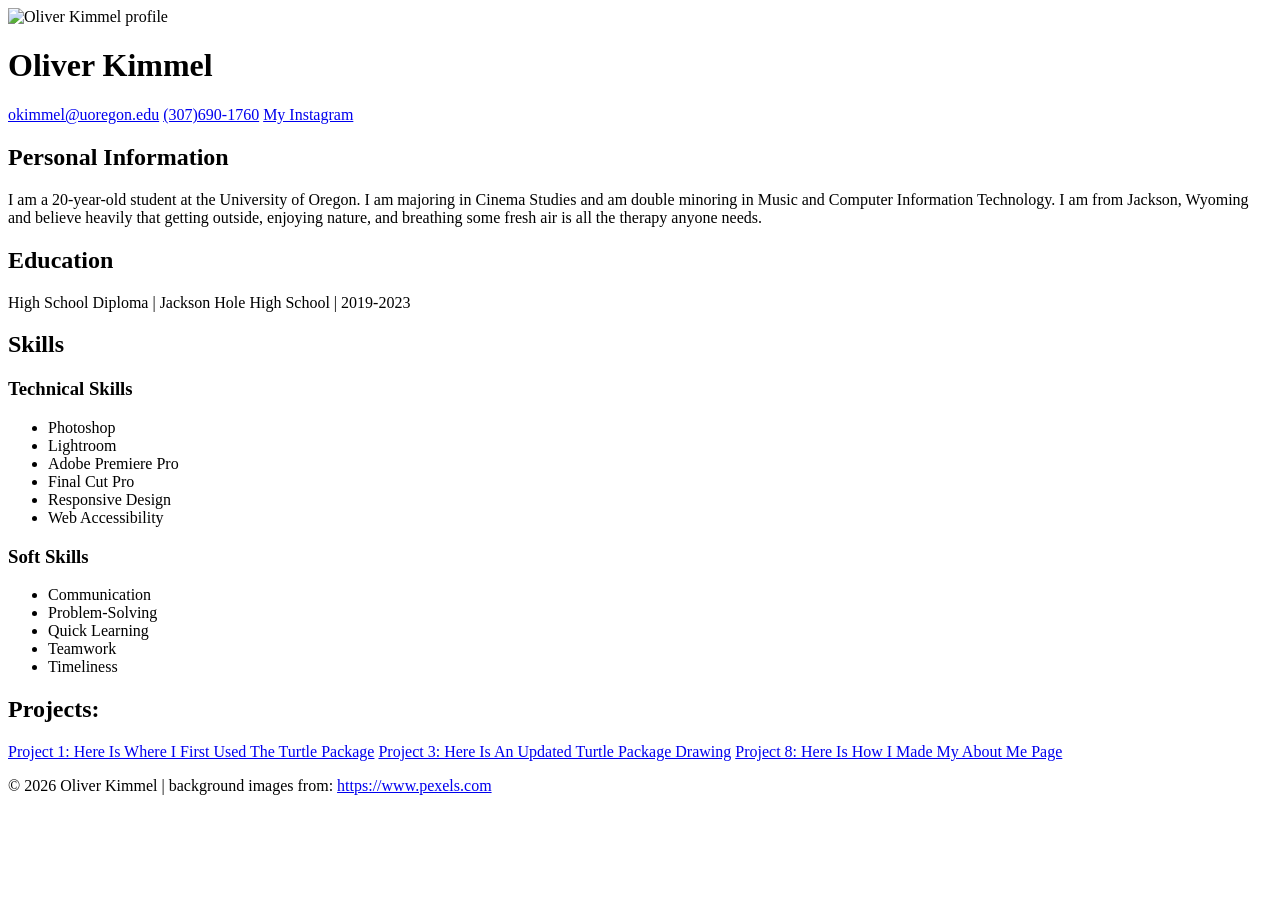
==== index.html @ 306cd1af "Add files via upload" ====
<!DOCTYPE html> 
<html lang="en">
    <head>
        <meta charset="UTF-8">
        <meta name="viewport" content="width=device-width, initial-scale=1.0">
        <title>Oliver Kimmel - About Me</title>
        <link rel="stylesheet" href="styles.css">
    </head>
    <body>
        <header>
        <div class="profile-pic">
            <img src="profile-pic.png" alt ="Oliver Kimmel profile" id="profile-pic">
        </div>

        <h1>Oliver Kimmel</h1>
        <p>
            <a href="mailto:okimmel@uoregon.edu" title="My Email">okimmel@uoregon.edu</a>
            <a href="tel:3076901760" title="My Number">(307)690-1760</a>
            <a href="https://www.instagram.com/okimmelll/" title="My Instagram"> My Instagram</a>
        </p>
        </header>
        <section>
            <h2>Personal Information</h2>
                <p>I am a 20-year-old student at the University of Oregon. I am majoring in Cinema Studies and am double minoring in Music and Computer Information Technology. I am from Jackson, Wyoming and believe heavily that getting outside, enjoying nature, and breathing some fresh air is all the therapy anyone needs. </p>
        </section>

        <section>
            <h2>Education</h2>
                <p>High School Diploma | Jackson Hole High School | 2019-2023</p>
        </section>

        <section>
            <h2>Skills</h2>

            <h3>Technical Skills</h3>
            <ul>
                <li>Photoshop</li>
                <li>Lightroom</li>
                <li>Adobe Premiere Pro</li>
                <li>Final Cut Pro</li>
                <li>Responsive Design</li>
                <li>Web Accessibility</li>
            </ul>

            <h3>Soft Skills</h3>
            <ul>
                <li>Communication</li>
                <li>Problem-Solving</li>
                <li>Quick Learning</li>
                <li>Teamwork</li>
                <li>Timeliness</li>
            </ul>
        </section>

        <section>
            <h2>Projects:</h2>
            <a href="project1.html" title="Project 1: Here Is Where I First Used The Turtle Package">Project 1: Here Is Where I First Used The Turtle Package</a>
            <a href="project3.html" title="Project 3: Here Is An Updated Turtle Package Drawing">Project 3: Here Is An Updated Turtle Package Drawing</a>
            <a href="project8.html" title="Project 8: Here Is How I Made My About Me Page">Project 8: Here Is How I Made My About Me Page</a>
        </section>

        <footer> 
            <p>&copy; 2026 Oliver Kimmel | background images from: <a href="https://www.pexels.com">https://www.pexels.com</a></p>
        </footer>
    </body>
</html>
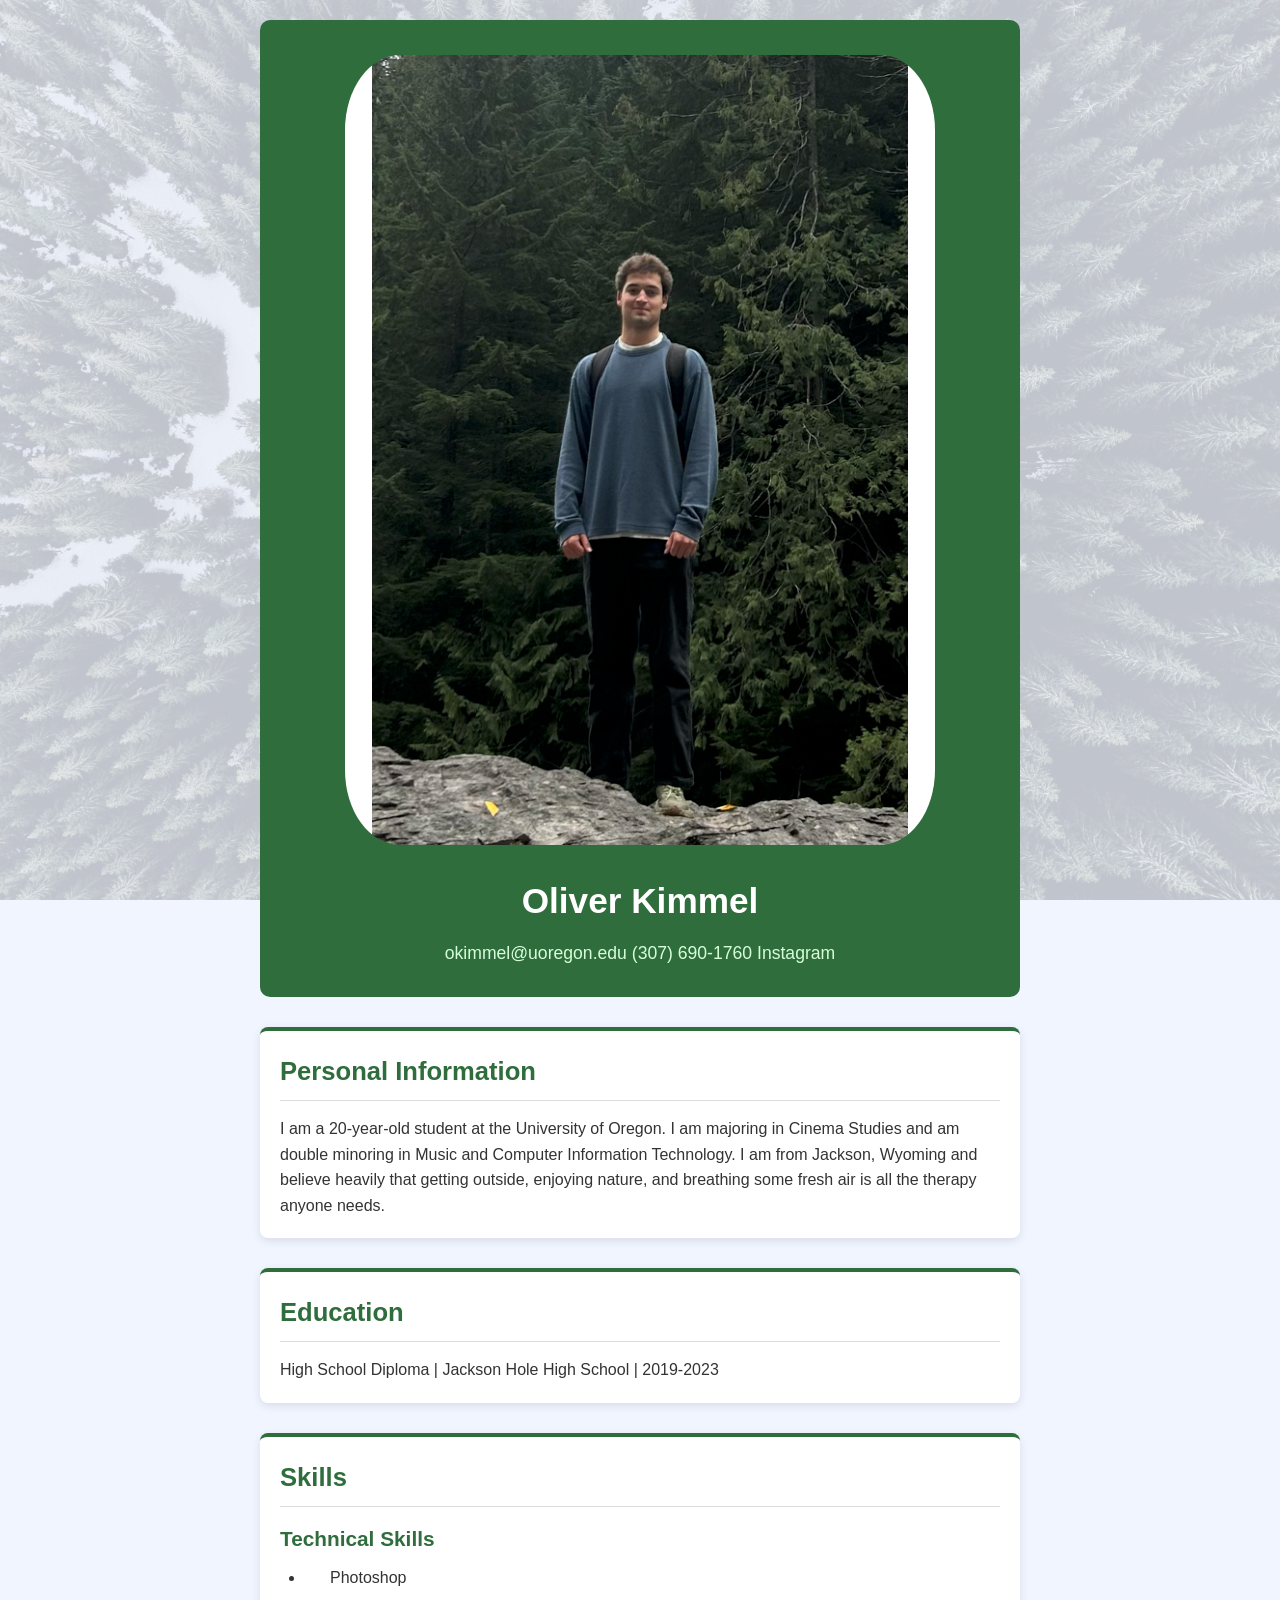
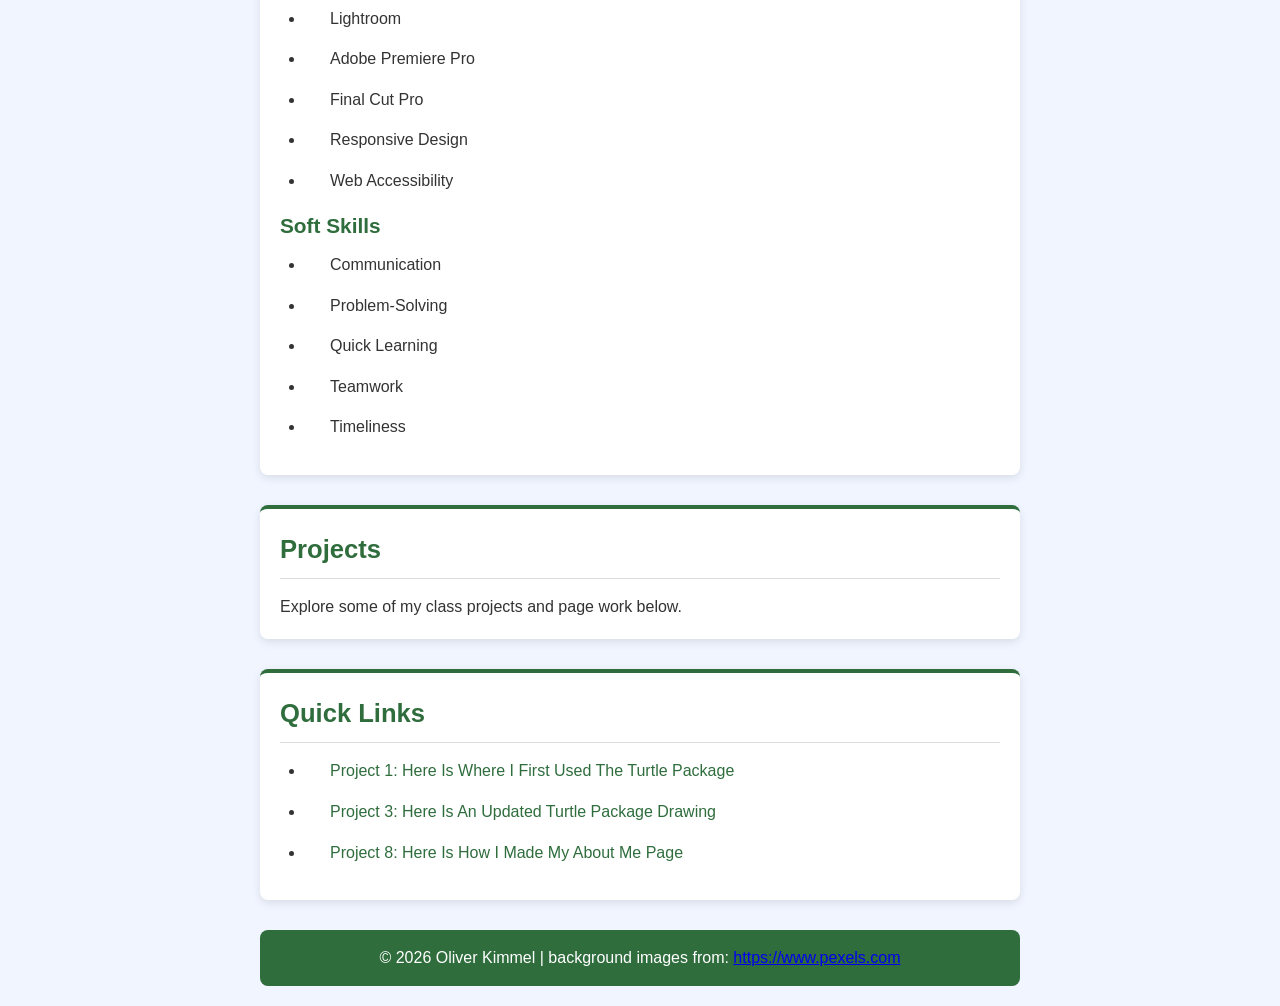
==== commit 0afcf159: "Add files via upload" ====
--- a/index.html
+++ b/index.html
@@ -7,60 +7,72 @@
         <link rel="stylesheet" href="styles.css">
     </head>
     <body>
-        <header>
-        <div class="profile-pic">
-            <img src="profile-pic.png" alt ="Oliver Kimmel profile" id="profile-pic">
+        <div class="container">
+            <header>
+                <div class="profile-pic">
+                    <img src="profile-pic.png" alt="Oliver Kimmel profile" id="profile-image">
+                </div>
+
+                <h1>Oliver Kimmel</h1>
+                <p>
+                    <a href="mailto:okimmel@uoregon.edu" title="My Email">okimmel@uoregon.edu</a>
+                    <a href="tel:3076901760" title="My Number">(307) 690-1760</a>
+                    <a href="https://www.instagram.com/okimmelll/" title="My Instagram">Instagram</a>
+                </p>
+            </header>
+
+            <main>
+                <section>
+                    <h2>Personal Information</h2>
+                    <p>I am a 20-year-old student at the University of Oregon. I am majoring in Cinema Studies and am double minoring in Music and Computer Information Technology. I am from Jackson, Wyoming and believe heavily that getting outside, enjoying nature, and breathing some fresh air is all the therapy anyone needs.</p>
+                </section>
+
+                <section>
+                    <h2>Education</h2>
+                    <p>High School Diploma | Jackson Hole High School | 2019-2023</p>
+                </section>
+
+                <section>
+                    <h2>Skills</h2>
+
+                    <h3>Technical Skills</h3>
+                    <ul>
+                        <li>Photoshop</li>
+                        <li>Lightroom</li>
+                        <li>Adobe Premiere Pro</li>
+                        <li>Final Cut Pro</li>
+                        <li>Responsive Design</li>
+                        <li>Web Accessibility</li>
+                    </ul>
+
+                    <h3>Soft Skills</h3>
+                    <ul>
+                        <li>Communication</li>
+                        <li>Problem-Solving</li>
+                        <li>Quick Learning</li>
+                        <li>Teamwork</li>
+                        <li>Timeliness</li>
+                    </ul>
+                </section>
+
+                <section>
+                    <h2>Projects</h2>
+                    <p>Explore some of my class projects and page work below.</p>
+                </section>
+
+                <section class="links">
+                    <h2>Quick Links</h2>
+                    <ul class="link-list">
+                        <li><a href="project1.html" title="Project 1: Here Is Where I First Used The Turtle Package">Project 1: Here Is Where I First Used The Turtle Package</a></li>
+                        <li><a href="project3.html" title="Project 3: Here Is An Updated Turtle Package Drawing">Project 3: Here Is An Updated Turtle Package Drawing</a></li>
+                        <li><a href="project8.html" title="Project 8: Here Is How I Made My About Me Page">Project 8: Here Is How I Made My About Me Page</a></li>
+                    </ul>
+                </section>
+            </main>
+
+            <footer>
+                <p>&copy; 2026 Oliver Kimmel | background images from: <a href="https://www.pexels.com">https://www.pexels.com</a></p>
+            </footer>
         </div>
-
-        <h1>Oliver Kimmel</h1>
-        <p>
-            <a href="mailto:okimmel@uoregon.edu" title="My Email">okimmel@uoregon.edu</a>
-            <a href="tel:3076901760" title="My Number">(307)690-1760</a>
-            <a href="https://www.instagram.com/okimmelll/" title="My Instagram"> My Instagram</a>
-        </p>
-        </header>
-        <section>
-            <h2>Personal Information</h2>
-                <p>I am a 20-year-old student at the University of Oregon. I am majoring in Cinema Studies and am double minoring in Music and Computer Information Technology. I am from Jackson, Wyoming and believe heavily that getting outside, enjoying nature, and breathing some fresh air is all the therapy anyone needs. </p>
-        </section>
-
-        <section>
-            <h2>Education</h2>
-                <p>High School Diploma | Jackson Hole High School | 2019-2023</p>
-        </section>
-
-        <section>
-            <h2>Skills</h2>
-
-            <h3>Technical Skills</h3>
-            <ul>
-                <li>Photoshop</li>
-                <li>Lightroom</li>
-                <li>Adobe Premiere Pro</li>
-                <li>Final Cut Pro</li>
-                <li>Responsive Design</li>
-                <li>Web Accessibility</li>
-            </ul>
-
-            <h3>Soft Skills</h3>
-            <ul>
-                <li>Communication</li>
-                <li>Problem-Solving</li>
-                <li>Quick Learning</li>
-                <li>Teamwork</li>
-                <li>Timeliness</li>
-            </ul>
-        </section>
-
-        <section>
-            <h2>Projects:</h2>
-            <a href="project1.html" title="Project 1: Here Is Where I First Used The Turtle Package">Project 1: Here Is Where I First Used The Turtle Package</a>
-            <a href="project3.html" title="Project 3: Here Is An Updated Turtle Package Drawing">Project 3: Here Is An Updated Turtle Package Drawing</a>
-            <a href="project8.html" title="Project 8: Here Is How I Made My About Me Page">Project 8: Here Is How I Made My About Me Page</a>
-        </section>
-
-        <footer> 
-            <p>&copy; 2026 Oliver Kimmel | background images from: <a href="https://www.pexels.com">https://www.pexels.com</a></p>
-        </footer>
     </body>
 </html>
--- a/styles.css
+++ b/styles.css
@@ -0,0 +1,182 @@
+
+*{
+    margin: 0;
+    padding: 0;
+    box-sizing: border-box;
+}
+
+body{
+    font-family: Arial, sans-serif;
+    line-height: 1.6;
+    color: #333;
+    max-width: 800px;
+    margin: 0 auto;
+    padding: 20px;
+    position: relative;
+    background-color: #f0f5ff;
+}
+
+body:before{
+    content: "";
+    position: fixed;
+    top: 0;
+    left: 0;
+    width: 100%;
+    height: 100%;
+    background-image: url('backgroundimage.jpg');
+    background-size: cover;
+    background-position: center;
+    opacity: 0.2;
+    z-index: -1;
+}
+
+header{
+    text-align: center;
+    margin-bottom: 30px;
+    background-color: #2f6d3d;
+    color: white;
+    padding: 30px;
+    border-radius: 10px;
+}
+
+#profile-image {
+    width: 600px;
+    height: 800px; 
+    border: 5px solid #2f6d3d;
+    margin-bottom: 15px;
+    border-radius: 10%;
+}
+
+#project1-image {
+    max-width: 600px;
+    width: 100%;
+    height: auto;
+    display: block;
+    margin: 0 auto;
+}
+
+#project3-image {
+    max-width: 600px;
+    width: 100%;
+    height: auto;
+    display: block;
+    margin: 0 auto;
+}
+
+#project8-image {
+    max-width: 600px;
+    width: 100%;
+    height: auto;
+    display: block;
+    margin: 0 auto;
+}
+
+#project1-image {
+    max-width: 600px;
+    width: 100%;
+    height: auto;
+    display: block;
+    margin: 0 auto;
+}
+
+h1 {
+    color: white;
+    margin-bottom: 10px;
+    font-size: 2.2rem;
+}
+
+hr {
+    border: none;
+    height: 2px;
+    background-color:#2f6d3d ;
+    margin: 15px 0;
+}
+
+header p {
+    font-size: 1.1rem;
+}
+
+header a {
+    color: #d6fed9;
+    text-decoration: none;
+    transition: color 0.3s;
+}
+
+header a:hover {
+    color: white;
+    text-decoration: underline;
+}
+
+main a {
+    color:#2f6d3d;
+    text-decoration: none;
+    transition: color 0.3;
+}
+
+main a:hover {
+    color: #1b3a20;
+    text-decoration: underline;
+}
+
+section {
+    margin-bottom: 30px;
+    padding: 20px;
+    background-color:white;
+    border-radius: 8px;
+    box-shadow: 0 3px 10px rgba(0,0,0, 0.1);
+    border-top: 4px solid #2f6d3d;
+}
+
+h2 {
+    color:#2f6d3d;
+    margin-bottom: 15px;
+    border-bottom: 1px solid #dddddd;
+    padding-bottom: 8px;
+    font-size: 1.6rem;
+}
+
+h3 {
+    color:#2f6d3d;
+    margin: 15px 0 10px 0;
+    font-size: 1.3rem;
+}
+
+ul, ol {
+    padding-left:25px;
+    margin-bottom: 15px;
+}
+
+ul, li {
+    padding-left: 25px;
+    margin-bottom: 15px;
+}
+
+section section {
+    box-shadow: none;
+    margin-bottom: 15px;
+    padding: 15px;
+    background-color: #f9f7ff;
+    border-top: none;
+    border-left: 3px solid #2f6d3d;
+}
+
+footer {
+    text-align: center;
+    margin-top: 30px;
+    padding: 15px;
+    background-color:#2f6d3d;
+    color: white;
+    border-radius: 8px;
+}
+
+#project8-title {
+    color: darkgreen;
+}
+
+#project3-title {
+    color: darkgreen;
+}
+
+#project1-title {
+    color: darkgreen;
+}
